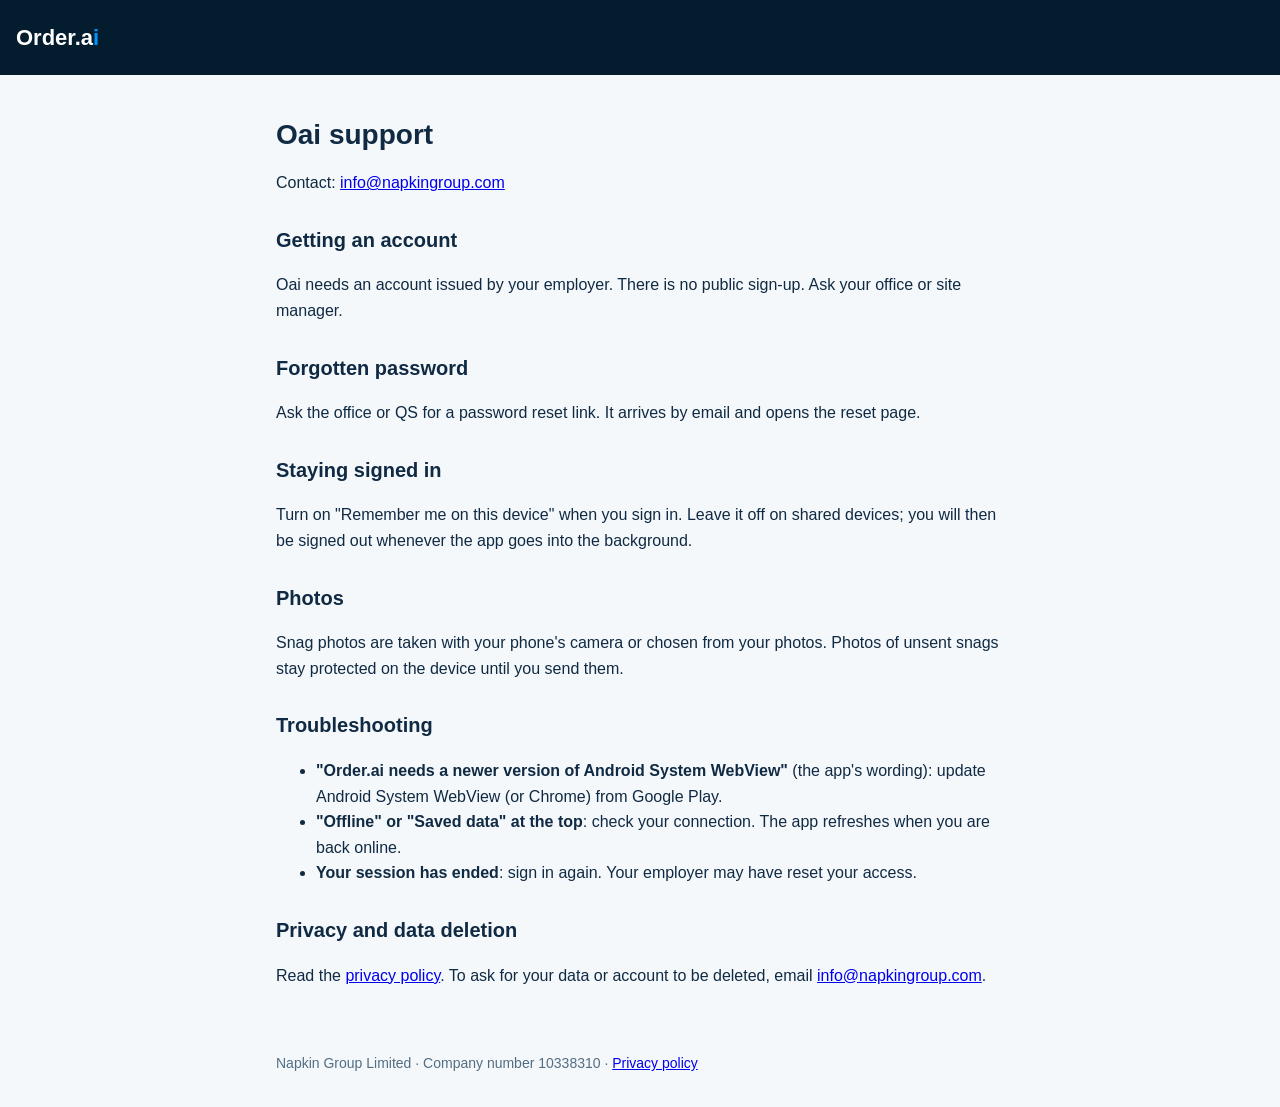
==== support.html @ 3bdc332f "Oai public support and privacy pages Co-Authored-By: Claude Opus 5.5 <noreply@anthropic.com>" ====
<!doctype html>
<html lang="en-GB">
<head>
<meta charset="utf-8">
<meta name="viewport" content="width=device-width, initial-scale=1">
<title>Oai support</title>
<link rel="stylesheet" href="style.css">
</head>
<body>
<header><a href="support.html">Order.a<span>i</span></a></header>
<main>
<h1>Oai support</h1>
<p>Contact: <a href="mailto:info@napkingroup.com">info@napkingroup.com</a></p>

<h2>Getting an account</h2>
<p>Oai needs an account issued by your employer. There is no public sign-up. Ask your office or site manager.</p>

<h2>Forgotten password</h2>
<p>Ask the office or QS for a password reset link. It arrives by email and opens the reset page.</p>

<h2>Staying signed in</h2>
<p>Turn on "Remember me on this device" when you sign in. Leave it off on shared devices; you will then be signed out whenever the app goes into the background.</p>

<h2>Photos</h2>
<p>Snag photos are taken with your phone's camera or chosen from your photos. Photos of unsent snags stay protected on the device until you send them.</p>

<h2>Troubleshooting</h2>
<ul>
<li><strong>"Order.ai needs a newer version of Android System WebView"</strong> (the app's wording): update Android System WebView (or Chrome) from Google Play.</li>
<li><strong>"Offline" or "Saved data" at the top</strong>: check your connection. The app refreshes when you are back online.</li>
<li><strong>Your session has ended</strong>: sign in again. Your employer may have reset your access.</li>
</ul>

<h2>Privacy and data deletion</h2>
<p>Read the <a href="privacy.html">privacy policy</a>. To ask for your data or account to be deleted, email <a href="mailto:info@napkingroup.com">info@napkingroup.com</a>.</p>
</main>
<footer>Napkin Group Limited · Company number 10338310 · <a href="privacy.html">Privacy policy</a></footer>
</body>
</html>
---- style.css ----
:root { --navy: #031d2f; --blue: #0095fe; --ink: #102a43; --muted: #526d82; --bg: #f5f8fb; }
* { box-sizing: border-box; }
body { margin: 0; font: 16px/1.6 -apple-system, "Segoe UI", Roboto, Arial, sans-serif; color: var(--ink); background: var(--bg); }
header { background: var(--navy); color: #fff; padding: 20px 16px; }
header a { color: #fff; text-decoration: none; font-weight: 700; font-size: 22px; }
header a span { color: var(--blue); }
main { max-width: 760px; margin: 0 auto; padding: 24px 16px 48px; }
h1 { font-size: 28px; line-height: 1.2; } h2 { font-size: 20px; margin-top: 28px; }
table { width: 100%; border-collapse: collapse; margin: 12px 0; font-size: 15px; }
th, td { text-align: left; vertical-align: top; padding: 8px; border-bottom: 1px solid #d7e1ea; }
.meta, footer { color: var(--muted); font-size: 14px; }
footer { max-width: 760px; margin: 0 auto; padding: 0 16px 32px; }
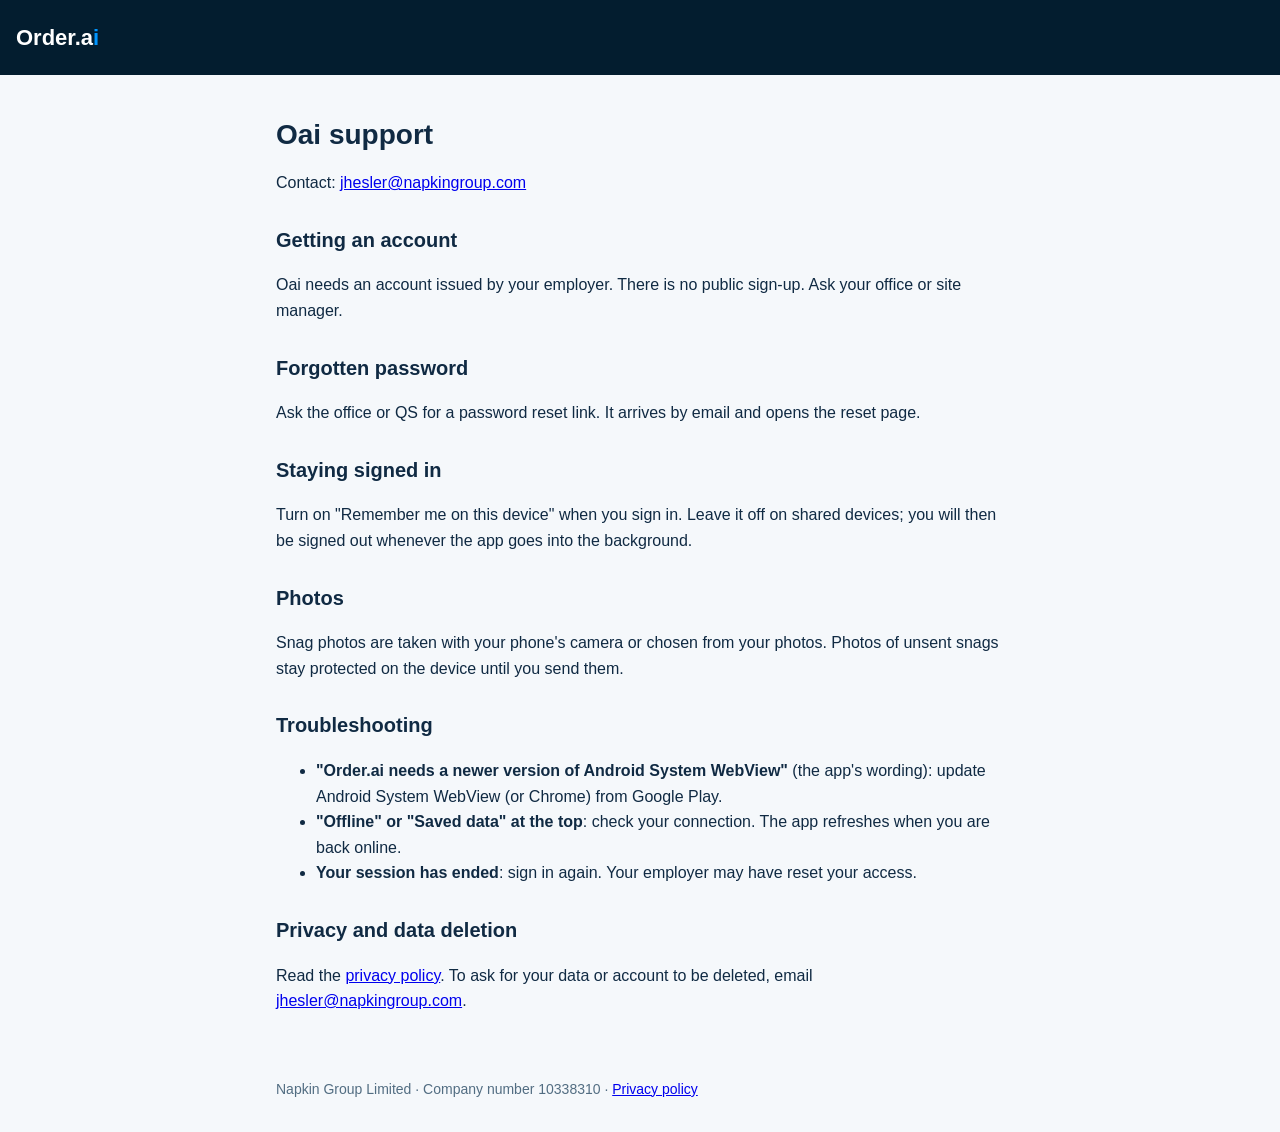
==== commit 3155d878: "Use jhesler@napkingroup.com as the Oai contact address info@napkingroup.com is not a monitored mailb" ====
--- a/support.html
+++ b/support.html
@@ -10,7 +10,7 @@
 <header><a href="support.html">Order.a<span>i</span></a></header>
 <main>
 <h1>Oai support</h1>
-<p>Contact: <a href="mailto:info@napkingroup.com">info@napkingroup.com</a></p>
+<p>Contact: <a href="mailto:jhesler@napkingroup.com">jhesler@napkingroup.com</a></p>
 
 <h2>Getting an account</h2>
 <p>Oai needs an account issued by your employer. There is no public sign-up. Ask your office or site manager.</p>
@@ -32,7 +32,7 @@
 </ul>
 
 <h2>Privacy and data deletion</h2>
-<p>Read the <a href="privacy.html">privacy policy</a>. To ask for your data or account to be deleted, email <a href="mailto:info@napkingroup.com">info@napkingroup.com</a>.</p>
+<p>Read the <a href="privacy.html">privacy policy</a>. To ask for your data or account to be deleted, email <a href="mailto:jhesler@napkingroup.com">jhesler@napkingroup.com</a>.</p>
 </main>
 <footer>Napkin Group Limited · Company number 10338310 · <a href="privacy.html">Privacy policy</a></footer>
 </body>
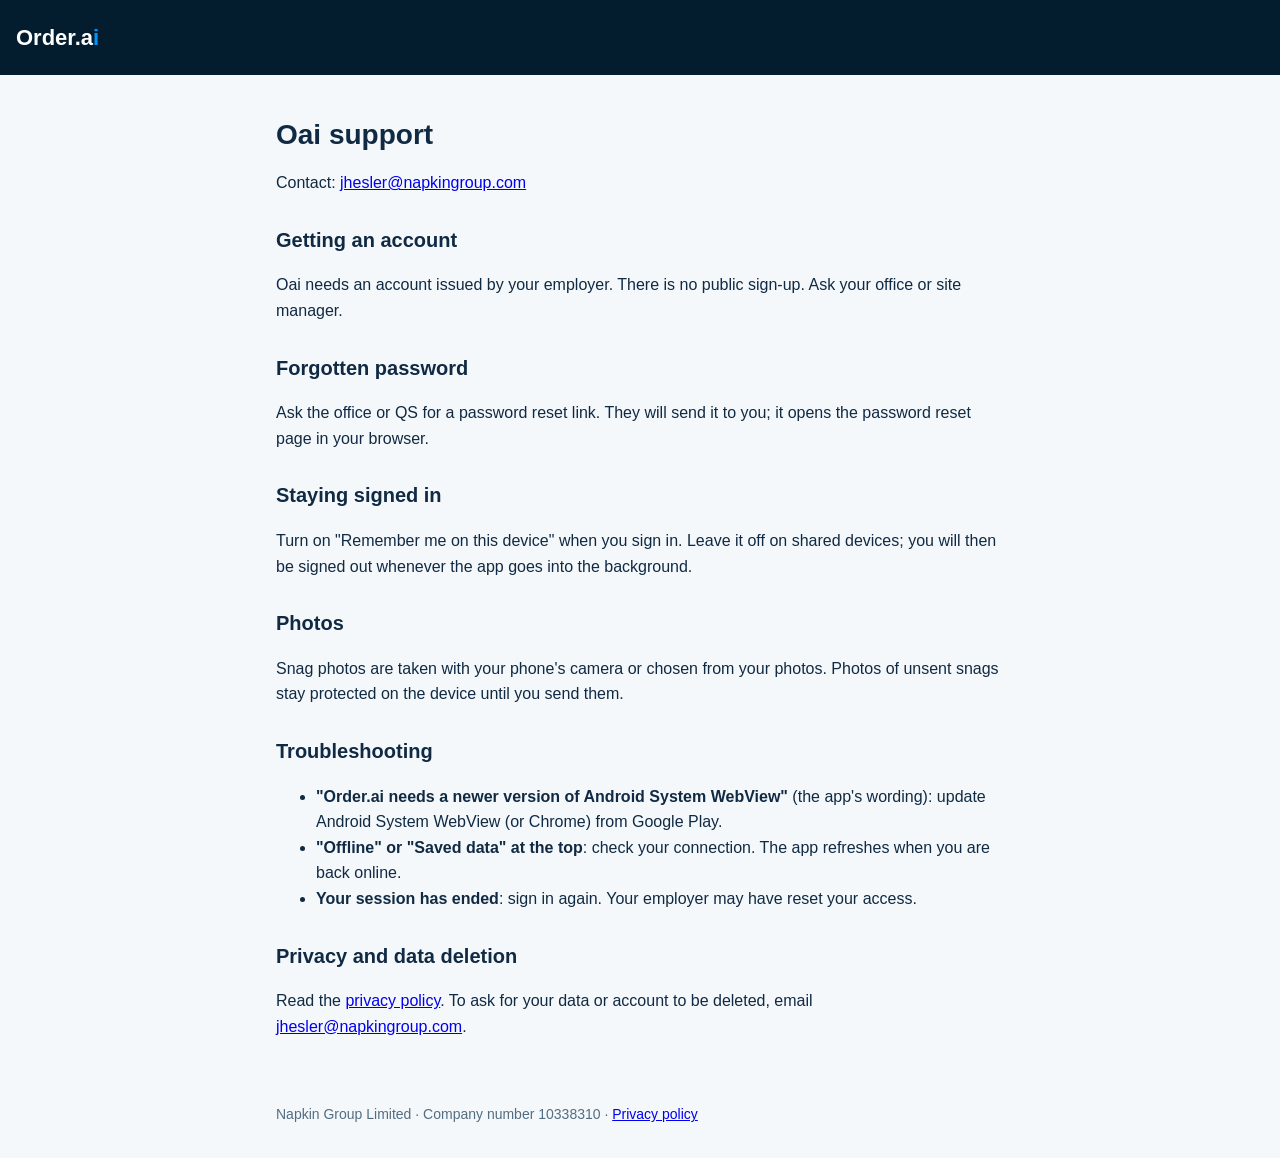
==== commit 084d0821: "Privacy policy and support: match the app and servers as audited for iOS Build 37 - Add sign-in reco" ====
--- a/support.html
+++ b/support.html
@@ -16,7 +16,7 @@
 <p>Oai needs an account issued by your employer. There is no public sign-up. Ask your office or site manager.</p>
 
 <h2>Forgotten password</h2>
-<p>Ask the office or QS for a password reset link. It arrives by email and opens the reset page.</p>
+<p>Ask the office or QS for a password reset link. They will send it to you; it opens the password reset page in your browser.</p>
 
 <h2>Staying signed in</h2>
 <p>Turn on "Remember me on this device" when you sign in. Leave it off on shared devices; you will then be signed out whenever the app goes into the background.</p>
